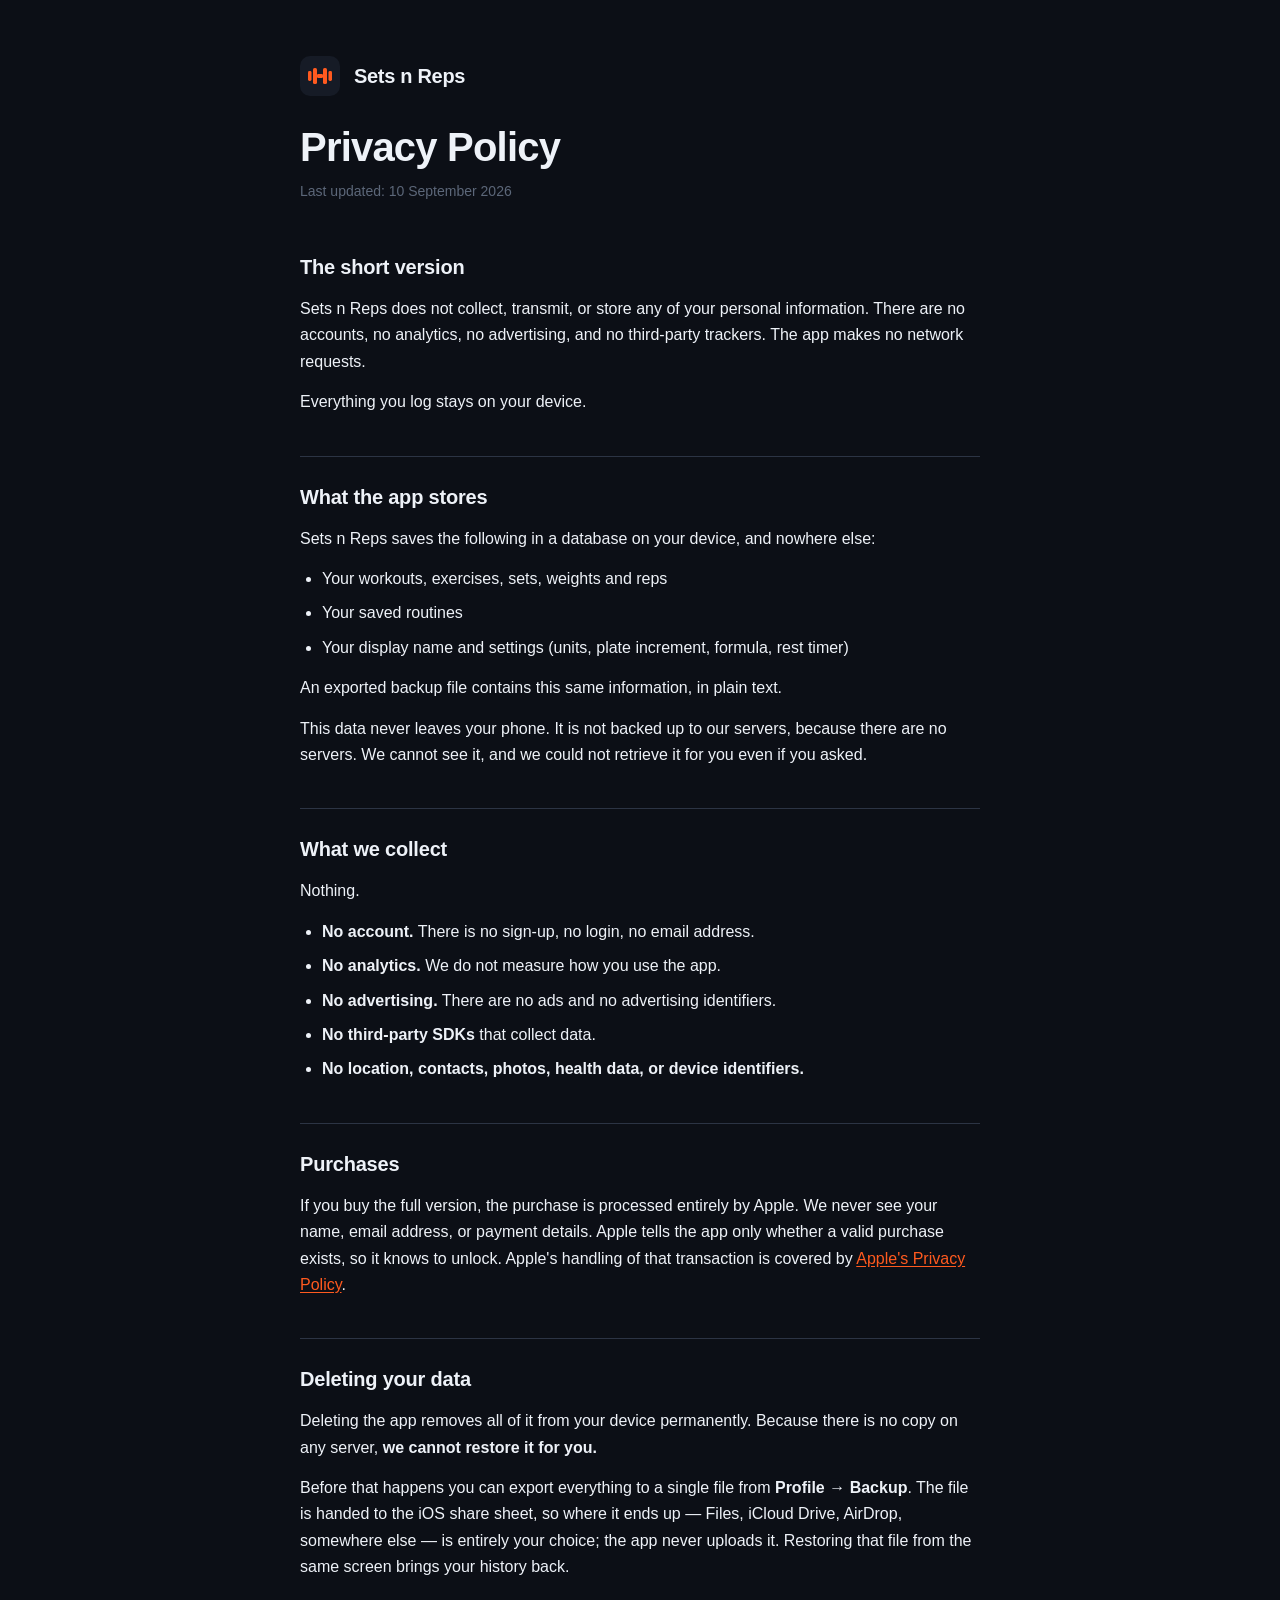
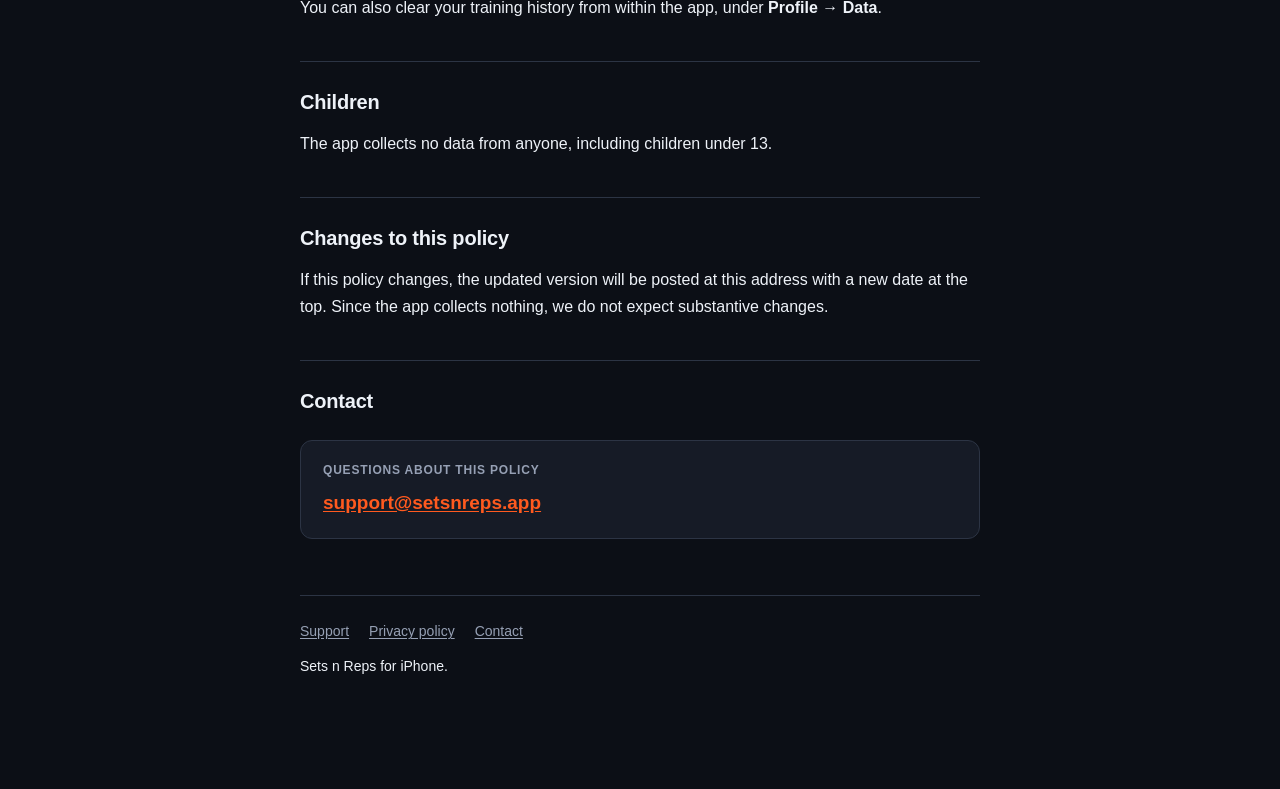
==== privacy.html @ 3953c78e "Sets n Reps — support and privacy pages" ====
<!doctype html>
<html lang="en">
<head>
<meta charset="utf-8">
<meta name="viewport" content="width=device-width, initial-scale=1">
<title>Sets n Reps — Privacy Policy</title>
<meta name="description" content="Privacy policy for Sets n Reps. The app collects no data, has no accounts, and makes no network requests.">
<link rel="stylesheet" href="style.css">
</head>
<body>
<div class="wrap">

  <header>
    <a class="mark" href="./">
      <svg width="40" height="40" viewBox="0 0 40 40" fill="none" aria-hidden="true">
        <rect width="40" height="40" rx="10" fill="#161B26"/>
        <g fill="#FF5A1F">
          <rect x="8"  y="15" width="3.5" height="10" rx="1.4"/>
          <rect x="13" y="12" width="4"   height="16" rx="1.6"/>
          <rect x="17" y="18" width="6"   height="4"  rx="1.2"/>
          <rect x="23" y="12" width="4"   height="16" rx="1.6"/>
          <rect x="28.5" y="15" width="3.5" height="10" rx="1.4"/>
        </g>
      </svg>
      <span>Sets n Reps</span>
    </a>

    <h1>Privacy Policy</h1>
    <p class="updated">Last updated: 10 September 2026</p>
  </header>

  <h2>The short version</h2>
  <p>
    Sets n Reps does not collect, transmit, or store any of your personal
    information. There are no accounts, no analytics, no advertising, and no
    third-party trackers. The app makes no network requests.
  </p>
  <p>Everything you log stays on your device.</p>

  <h2>What the app stores</h2>
  <p>Sets n Reps saves the following in a database on your device, and nowhere else:</p>
  <ul>
    <li>Your workouts, exercises, sets, weights and reps</li>
    <li>Your saved routines</li>
    <li>Your display name and settings (units, plate increment, formula, rest timer)</li>
  </ul>
  <p>An exported backup file contains this same information, in plain text.</p>
  <p>
    This data never leaves your phone. It is not backed up to our servers, because
    there are no servers. We cannot see it, and we could not retrieve it for you
    even if you asked.
  </p>

  <h2>What we collect</h2>
  <p>Nothing.</p>
  <ul>
    <li><strong>No account.</strong> There is no sign-up, no login, no email address.</li>
    <li><strong>No analytics.</strong> We do not measure how you use the app.</li>
    <li><strong>No advertising.</strong> There are no ads and no advertising identifiers.</li>
    <li><strong>No third-party SDKs</strong> that collect data.</li>
    <li><strong>No location, contacts, photos, health data, or device identifiers.</strong></li>
  </ul>

  <h2>Purchases</h2>
  <p>
    If you buy the full version, the purchase is processed entirely by Apple. We
    never see your name, email address, or payment details. Apple tells the app only
    whether a valid purchase exists, so it knows to unlock. Apple's handling of that
    transaction is covered by
    <a href="https://www.apple.com/legal/privacy/">Apple's Privacy Policy</a>.
  </p>

  <h2>Deleting your data</h2>
  <p>
    Deleting the app removes all of it from your device permanently. Because there
    is no copy on any server, <strong>we cannot restore it for you.</strong>
  </p>
  <p>
    Before that happens you can export everything to a single file from
    <strong>Profile → Backup</strong>. The file is handed to the iOS share sheet, so
    where it ends up — Files, iCloud Drive, AirDrop, somewhere else — is entirely
    your choice; the app never uploads it. Restoring that file from the same screen
    brings your history back.
  </p>
  <p>
    You can also clear your training history from within the app, under
    <strong>Profile → Data</strong>.
  </p>

  <h2>Children</h2>
  <p>The app collects no data from anyone, including children under 13.</p>

  <h2>Changes to this policy</h2>
  <p>
    If this policy changes, the updated version will be posted at this address with
    a new date at the top. Since the app collects nothing, we do not expect
    substantive changes.
  </p>

  <h2>Contact</h2>
  <div class="card">
    <span class="label">Questions about this policy</span>
    <p class="email"><a href="mailto:support@setsnreps.app">support@setsnreps.app</a></p>
  </div>

  <footer>
    <div class="nav">
      <a href="./">Support</a>
      <a href="privacy.html">Privacy policy</a>
      <a href="mailto:support@setsnreps.app">Contact</a>
    </div>
    <p>Sets n Reps for iPhone.</p>
  </footer>

</div>
</body>
</html>
---- style.css ----
/* Palette lifted from src/theme/index.js so the site and the app read as one
   product. Dark-first and deliberately single-look: the app is dark-only too. */
:root {
  --bg: #0C0F16;
  --surface: #161B26;
  --surface-alt: #1F2634;
  --border: #2C3444;
  --text: #EEF2F8;
  --text-muted: #96A0B4;
  --text-faint: #5C6779;
  --accent: #FF5A1F;
  --accent-soft: rgba(255, 90, 31, 0.14);
  --radius: 12px;
}

* { box-sizing: border-box; }

html { color-scheme: dark; }

body {
  margin: 0;
  padding: 0 20px 96px;
  background: var(--bg);
  color: var(--text);
  font: 16px/1.65 -apple-system, BlinkMacSystemFont, "Segoe UI", Roboto,
        "Helvetica Neue", Arial, sans-serif;
  -webkit-font-smoothing: antialiased;
}

.wrap { max-width: 680px; margin: 0 auto; }

/* ------------------------------------------------------------------ header */

header { padding: 56px 0 8px; }

.mark {
  display: flex;
  align-items: center;
  gap: 14px;
  text-decoration: none;
  color: inherit;
}

.mark svg { flex: 0 0 auto; }

.mark span {
  font-size: 20px;
  font-weight: 800;
  letter-spacing: -0.3px;
}

h1 {
  font-size: clamp(30px, 7vw, 40px);
  font-weight: 800;
  letter-spacing: -0.8px;
  line-height: 1.15;
  margin: 28px 0 10px;
}

.lede {
  font-size: 18px;
  color: var(--text-muted);
  margin: 0 0 8px;
}

.updated {
  font-size: 14px;
  color: var(--text-faint);
  margin: 0;
}

/* ----------------------------------------------------------------- content */

h2 {
  font-size: 20px;
  font-weight: 700;
  letter-spacing: -0.2px;
  margin: 40px 0 12px;
  padding-top: 24px;
  border-top: 1px solid var(--border);
}

h2:first-of-type { border-top: 0; padding-top: 0; }

h3 { font-size: 16px; font-weight: 700; margin: 24px 0 6px; }

p, li { color: var(--text); }

p { margin: 0 0 14px; }

ul { margin: 0 0 14px; padding-left: 22px; }
li { margin-bottom: 8px; }

strong { font-weight: 700; }

a { color: var(--accent); text-decoration: underline; text-underline-offset: 2px; }
a:hover { text-decoration: none; }

/* Contact address: the one thing a reviewer or a stuck user is hunting for. */
.card {
  background: var(--surface);
  border: 1px solid var(--border);
  border-radius: var(--radius);
  padding: 20px 22px;
  margin: 22px 0;
}

.card.accent { border-color: var(--accent); background: var(--accent-soft); }

.card p:last-child { margin-bottom: 0; }

.label {
  display: block;
  font-size: 12px;
  font-weight: 700;
  letter-spacing: 0.8px;
  text-transform: uppercase;
  color: var(--text-muted);
  margin-bottom: 6px;
}

.email {
  font-size: 19px;
  font-weight: 700;
  word-break: break-all;
}

.faq { margin-top: 8px; }

.faq > div {
  border-top: 1px solid var(--border);
  padding: 18px 0;
}

.faq > div:first-child { border-top: 0; }

.faq h3 { margin-top: 0; }
.faq p:last-child { margin-bottom: 0; }

/* ------------------------------------------------------------------ footer */

footer {
  margin-top: 56px;
  padding-top: 24px;
  border-top: 1px solid var(--border);
  font-size: 14px;
  color: var(--text-faint);
}

footer a { color: var(--text-muted); }

.nav { display: flex; gap: 20px; flex-wrap: wrap; margin-bottom: 12px; }
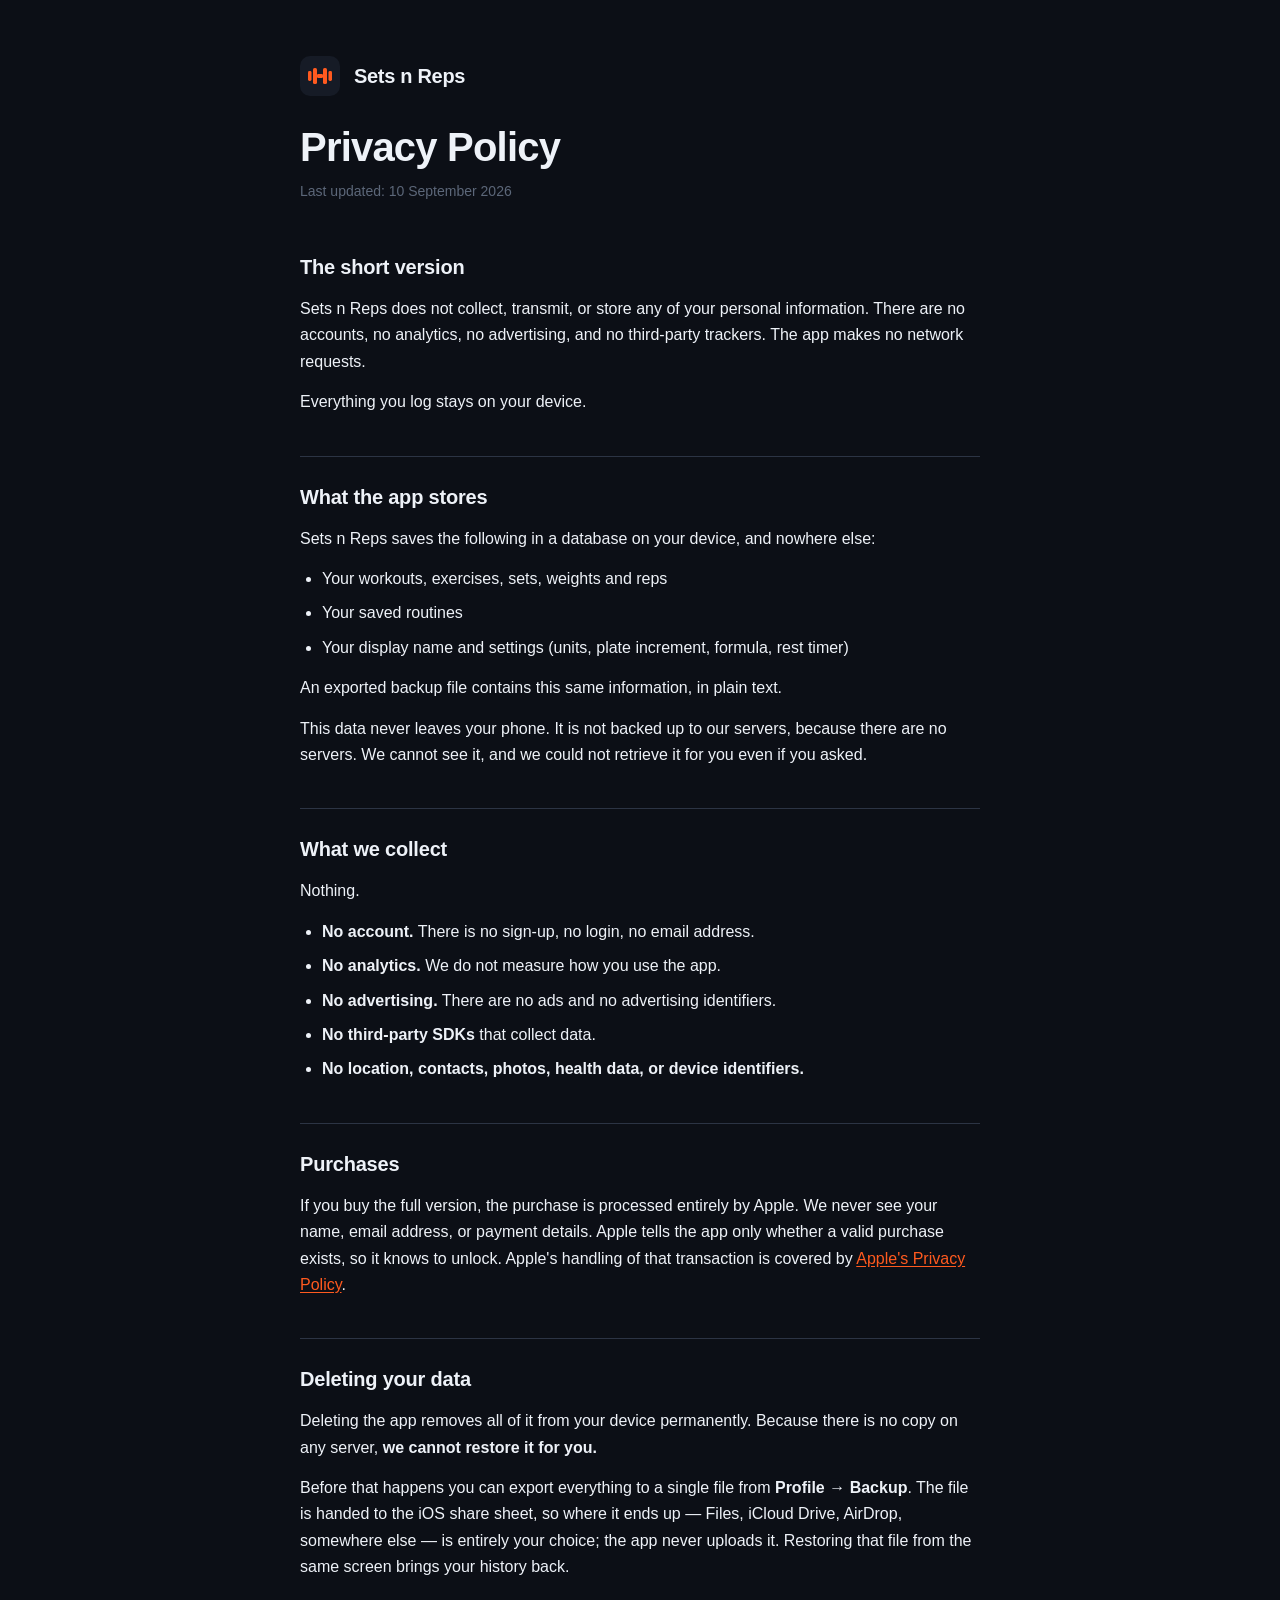
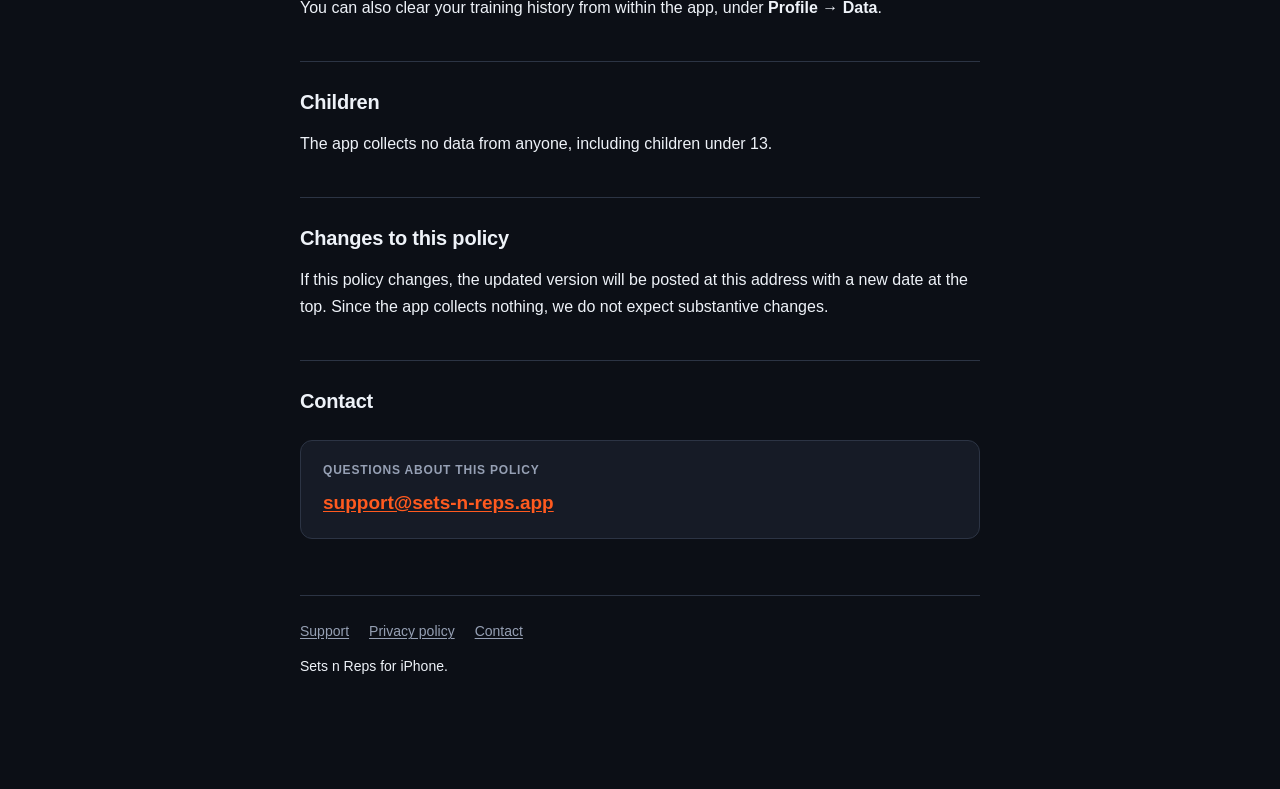
==== commit 2d30510f: "Use support@sets-n-reps.app and serve from the github.io URL The custom domain is not registered yet" ====
--- a/privacy.html
+++ b/privacy.html
@@ -100,14 +100,14 @@
   <h2>Contact</h2>
   <div class="card">
     <span class="label">Questions about this policy</span>
-    <p class="email"><a href="mailto:support@setsnreps.app">support@setsnreps.app</a></p>
+    <p class="email"><a href="mailto:support@sets-n-reps.app">support@sets-n-reps.app</a></p>
   </div>
 
   <footer>
     <div class="nav">
       <a href="./">Support</a>
       <a href="privacy.html">Privacy policy</a>
-      <a href="mailto:support@setsnreps.app">Contact</a>
+      <a href="mailto:support@sets-n-reps.app">Contact</a>
     </div>
     <p>Sets n Reps for iPhone.</p>
   </footer>
